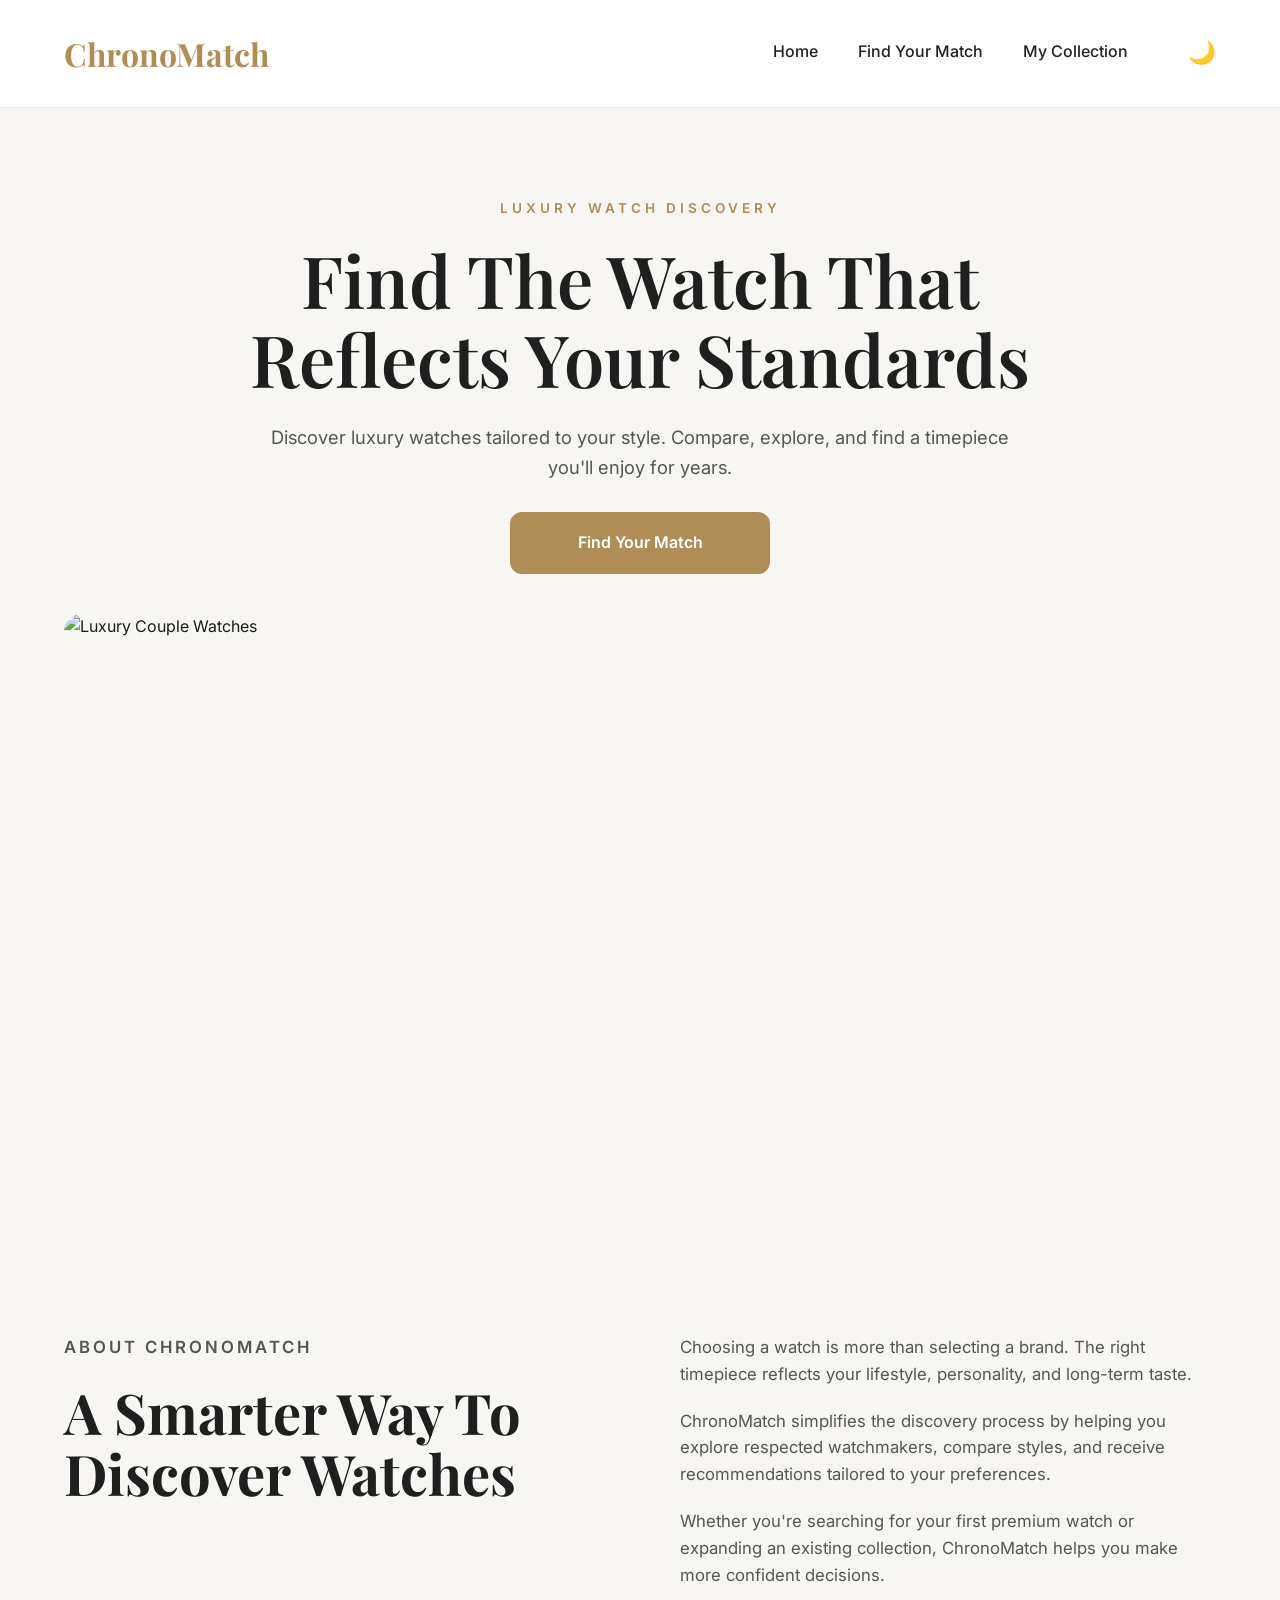
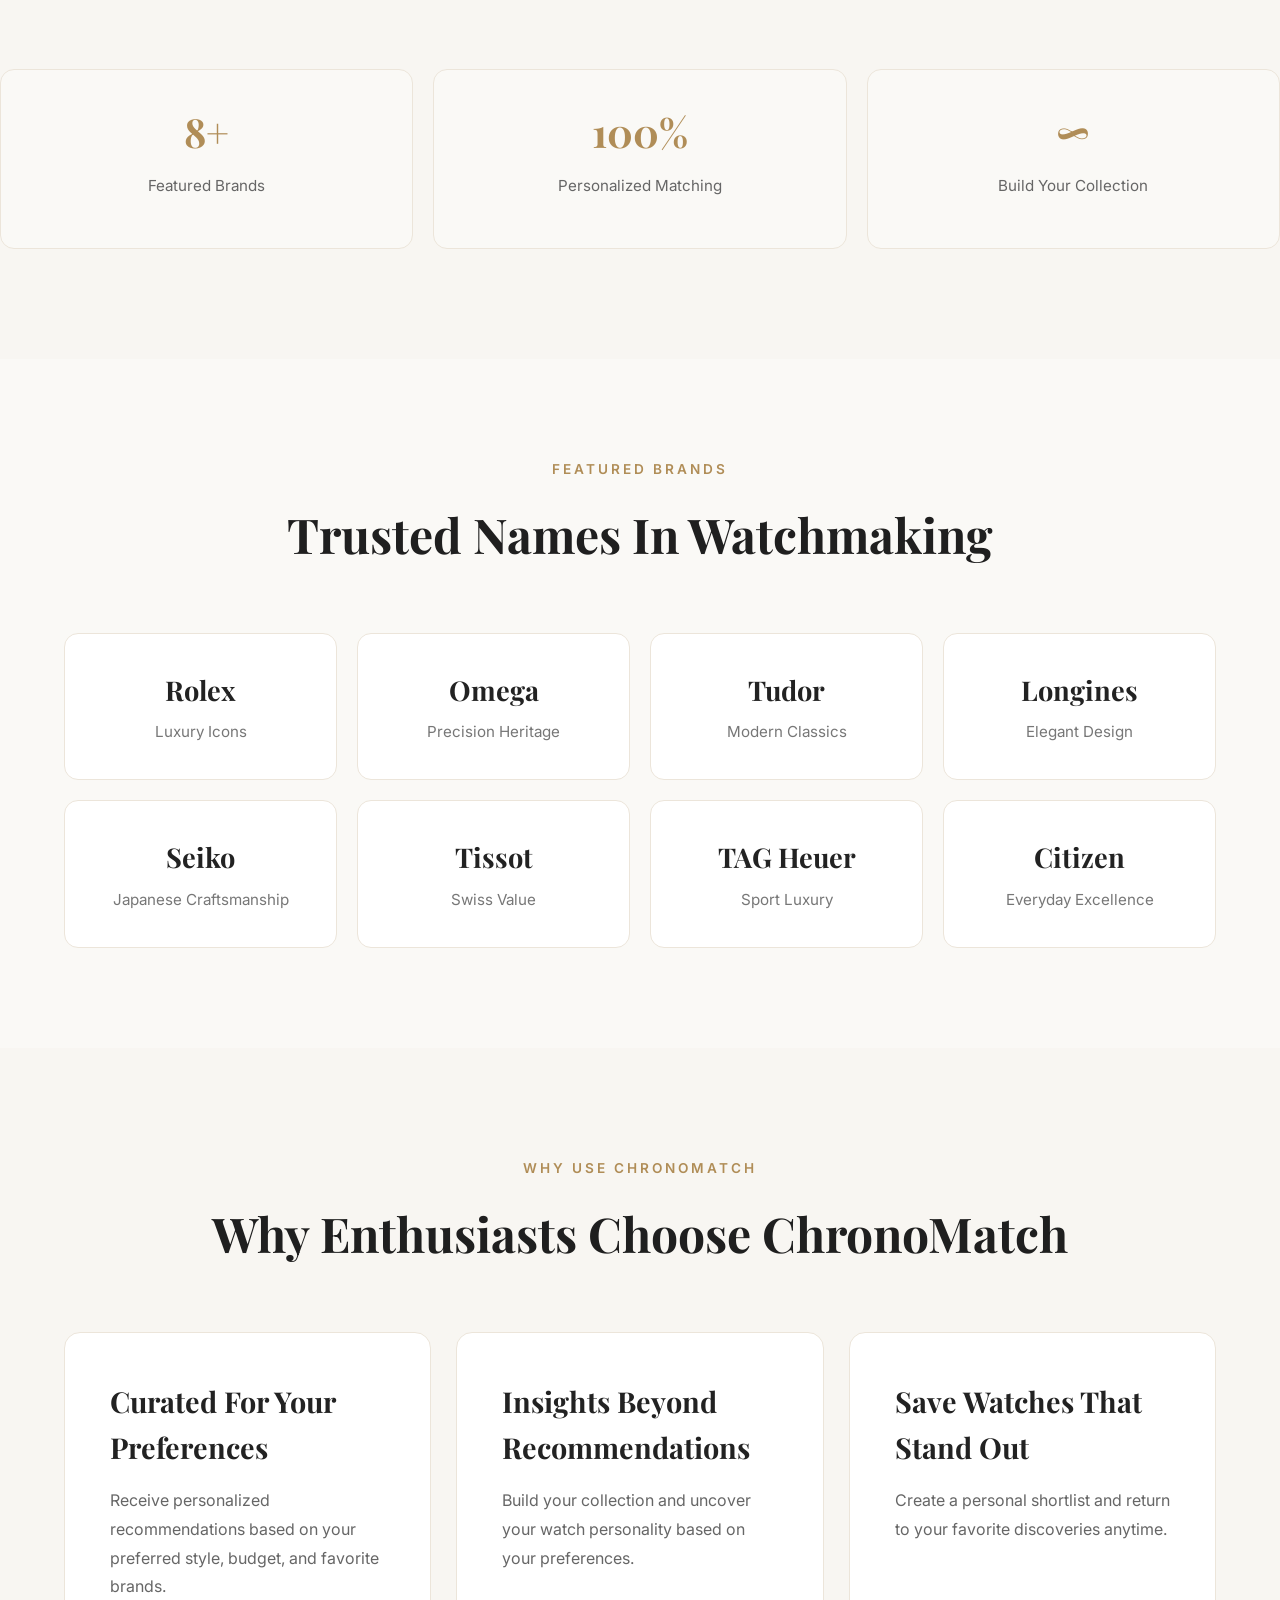
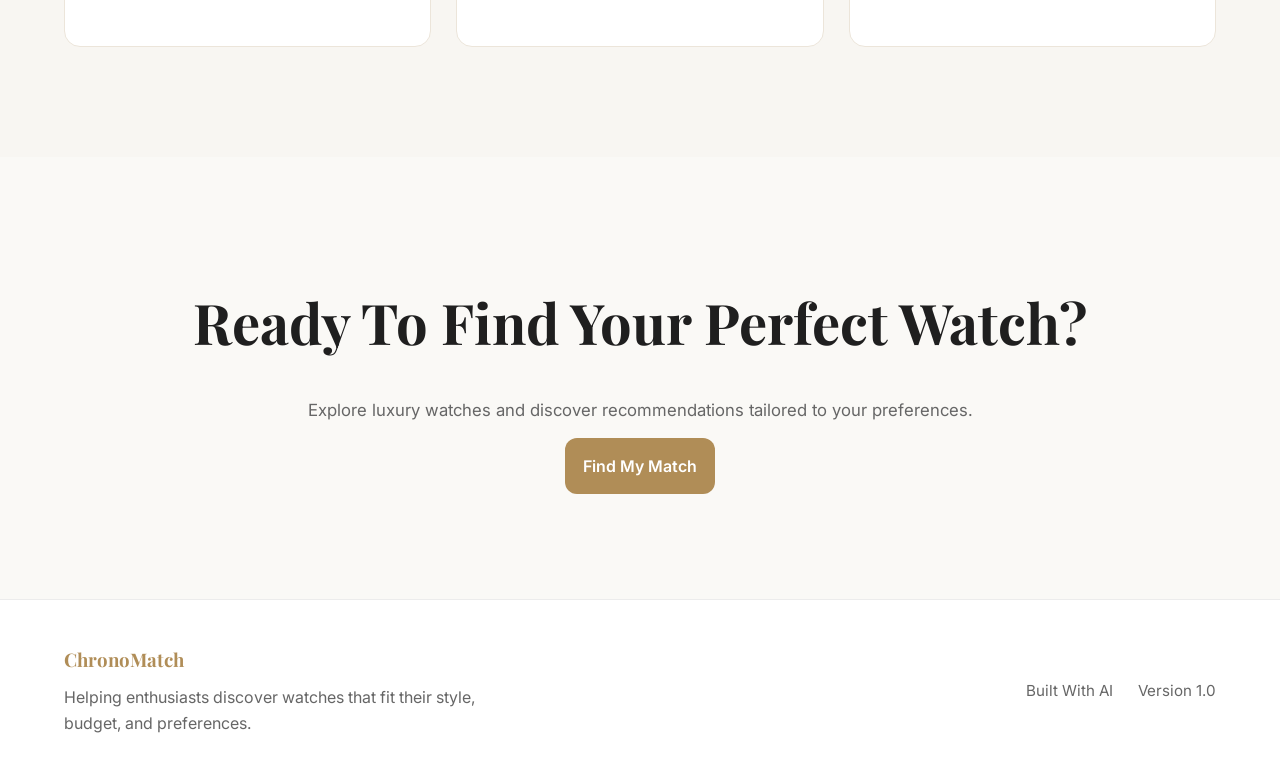
==== index.html @ 5440324d "Add files via upload" ====
<!DOCTYPE html>
<html lang="en">
<head>
<meta charset="UTF-8">
<meta name="viewport" content="width=device-width, initial-scale=1.0">
<title>ChronoMatch | Luxury Watch Discovery</title>

<link rel="preconnect" href="https://fonts.googleapis.com">
<link rel="preconnect" href="https://fonts.gstatic.com" crossorigin>

<link href="https://fonts.googleapis.com/css2?family=Playfair+Display:wght@400;500;600;700&family=Inter:wght@300;400;500;600&display=swap" rel="stylesheet">
<link href="https://fonts.googleapis.com/css2?family=Playfair+Display:wght@400;500;600;700&family=Inter:wght@300;400;500;600&display=swap" rel="stylesheet">
<link rel="stylesheet" href="style.css">
</head>

<body> 

<header class="site-header">

<div class="container header-container">

<a href="index.html" class="logo">
ChronoMatch
</a>

<nav>
<ul class="nav-links">
<li><a href="index.html">Home</a></li>
<li><a href="match.html">Find Your Match</a></li>
<li><a href="collection.html">My Collection</a></li>
<li>
<button id="themeToggle" class="theme-toggle">
🌙
</button>
</li>
</ul>
</nav>

</div>

</header>

<section class="hero">
    <div class="container hero-grid">

        <div class="hero-content">

            <p class="eyebrow">Luxury Watch Discovery</p>

            <h1>
                Find The Watch That Reflects Your Standards
            </h1>

            <p class="hero-text">
                Discover luxury watches tailored to your style. Compare, explore, and find a timepiece you'll enjoy for years.
            </p>

            <div class="hero-buttons">

<a href="match.html" class="btn-primary">
Find Your Match
</a>

</div>

        </div>

        <div class="hero-image">
<img
src="https://images.unsplash.com/photo-1575260279086-4d6bd9efcbeb?ixlib=rb-4.1.0&q=85&fm=jpg&crop=entropy&cs=srgb&w=1400"
alt="Luxury Couple Watches">
</div>

    </div>
</section>

<section id="about" class="about-section">

<div class="container section-grid">

<div>

<p class="section-label">
ABOUT CHRONOMATCH
</p>

<h2>
A Smarter Way To Discover Watches
</h2>

</div>

<div>

<p>
Choosing a watch is more than selecting a brand. The right timepiece reflects your lifestyle, personality, and long-term taste.
</p>

<p>
ChronoMatch simplifies the discovery process by helping you explore respected watchmakers, compare styles, and receive recommendations tailored to your preferences.
</p>

<p>
Whether you're searching for your first premium watch or expanding an existing collection, ChronoMatch helps you make more confident decisions.
</p>

</div>

</div><div class="stats-row">

<div class="stat-card">
<h3>8+</h3>
<p>Featured Brands</p>
</div>

<div class="stat-card">
<h3>100%</h3>
<p>Personalized Matching</p>
</div>

<div class="stat-card">
<h3>∞</h3>
<p>Build Your Collection</p>
</div>

</div>

</section>

<section class="brands-section">

<div class="container">

<div class="section-heading">

<p class="section-label">
FEATURED BRANDS
</p>

<h2>
Trusted Names In Watchmaking
</h2>

</div>

<div class="brand-grid">

<div class="brand-card">
<h3>Rolex</h3>
<p>Luxury Icons</p>
</div>

<div class="brand-card">
<h3>Omega</h3>
<p>Precision Heritage</p>
</div>

<div class="brand-card">
<h3>Tudor</h3>
<p>Modern Classics</p>
</div>

<div class="brand-card">
<h3>Longines</h3>
<p>Elegant Design</p>
</div>

<div class="brand-card">
<h3>Seiko</h3>
<p>Japanese Craftsmanship</p>
</div>

<div class="brand-card">
<h3>Tissot</h3>
<p>Swiss Value</p>
</div>

<div class="brand-card">
<h3>TAG Heuer</h3>
<p>Sport Luxury</p>
</div>

<div class="brand-card">
<h3>Citizen</h3>
<p>Everyday Excellence</p>
</div>

</section>

<section class="features-section">

<div class="container">

<div class="section-heading">

<p class="section-label">
WHY USE CHRONOMATCH
</p>

<h2>
Why Enthusiasts Choose ChronoMatch
</h2>

</div>

<div class="feature-grid">

<div class="feature-card">

<h3>Curated For Your Preferences</h3>

<p>
Receive personalized recommendations based on your preferred style, budget, and favorite brands.
</p>

</div>

<div class="feature-card">

<h3>Insights Beyond Recommendations</h3>

<p>
Build your collection and uncover your watch personality based on your preferences.
</p>
</div>

<div class="feature-card">

<h3>Save Watches That Stand Out</h3>

<p>
Create a personal shortlist and return to your favorite discoveries anytime.
</p>

</div>

</section>

<section class="cta-section">

<div class="container">

<h2>
Ready To Find Your Perfect Watch?
</h2>
<p class="cta-text">
Explore luxury watches and discover recommendations tailored to your preferences.
</p>
<a href="match.html" class="btn-primary">
Find My Match
</a>

</div>

</section>

<footer class="site-footer">

<div class="container footer-grid">

<div>

<h3>ChronoMatch</h3>

<p>
Helping enthusiasts discover watches that fit their style, budget, and preferences.
</p>

</div>

<div class="footer-right">

<span>Built With AI</span>

<span>Version 1.0</span>

</div>

</div>

</footer>
<script src="script.js"></script>
</body>
</html>
---- style.css ----
*{
margin:0;
padding:0;
box-sizing:border-box;
}

html{
scroll-behavior:smooth;
}

body{
font-family:'Inter',sans-serif;
background:#ffffff;
color:#222222;
line-height:1.8;
}

.container{
width:90%;
max-width:1280px;
margin:auto;
}

/* HEADER */

.site-header{
background:#ffffff;
border-bottom:1px solid #ececec;
position:sticky;
top:0;
z-index:1000;
}

.header-container{
display:flex;
justify-content:space-between;
align-items:center;
padding:28px 0;
}

.logo{
font-family:'Playfair Display',serif;
font-size:2rem;
font-weight:700;
color:#B08D57;
text-decoration:none;
}

.nav-links{
display:flex;
gap:40px;
list-style:none;
}

.nav-links a{
text-decoration:none;
color:#222;
font-weight:500;
transition:.3s;
}

.nav-links a:hover{
color:#B08D57;
}

/* HERO */

.hero{
padding:90px 0;
}

.hero-grid{
display:grid;
grid-template-columns:1fr;
gap:40px;
}

.hero-image img{
width:100%;
height:520px;
object-fit:cover;
border-radius:18px;
display:block;
object-position:center top;
}
.hero-image::after{
    display:none;
}
.hero-image img{
    filter:contrast(1.03) brightness(0.98);
}

.eyebrow{
color:#B08D57;
font-size:.85rem;
letter-spacing:4px;
text-transform:uppercase;
font-weight:600;
margin-bottom:20px;
}

.hero-content{
max-width:800px;
margin:auto;
text-align:center;
}

.hero-content h1{
font-family:'Playfair Display',serif;
font-size:4.5rem;
line-height:1.1;
margin-bottom:25px;
font-weight:600;
}

.hero-text{
font-size:1.15rem;
max-width:750px;
margin:auto;
color:#555;
}

.hero-buttons{
    display:flex;
    justify-content:center;
    margin-top:30px;
}

.hero-buttons .btn-primary{
    width:auto;
    min-width:260px;
}

/* BUTTONS */

.btn-primary{
background:#B08D57;
color:white;
padding:14px 30px;
border-radius:8px;
text-decoration:none;
font-weight:600;
transition:.3s;
}

.btn-primary:hover{
transform:translateY(-2px);
}

.btn-secondary{
border:1px solid #B08D57;
color:#B08D57;
padding:14px 30px;
border-radius:8px;
text-decoration:none;
font-weight:600;
}

/* ABOUT */

.about-section{
padding:110px 0;
}

.section-grid{
display:grid;
grid-template-columns:1fr 1fr;
gap:80px;
align-items:start;
}

.section-label{
color:#B08D57;
letter-spacing:4px;
font-size:.85rem;
font-weight:600;
margin-bottom:18px;
}

.about-section h2{
font-family:'Playfair Display',serif;
font-size:3.5rem;
line-height:1.1;
}

.about-section p{
color:#555;
margin-bottom:20px;
font-size:1.05rem;
}

/* BRANDS */

.brands-section{
padding:100px 0;
background:#faf9f6;
}

.section-heading{
text-align:center;
margin-bottom:60px;
}

.section-heading h2{
font-family:'Playfair Display',serif;
font-size:3rem;
}

.brand-grid{
display:grid;
grid-template-columns:repeat(4,1fr);
gap:20px;
}

.brand-card{
background:white;
padding:35px;
border:1px solid #ece5da;
border-radius:14px;
text-align:center;
transition:.3s;
}

.brand-card h3{
font-family:'Playfair Display',serif;
font-size:1.7rem;
margin-bottom:8px;
color:#222;
}

.brand-card p{
color:#777;
font-size:.95rem;
}

.brand-card:hover{
transform:translateY(-5px);
box-shadow:0 12px 30px rgba(0,0,0,.05);
}

.brand-card:hover{
transform:translateY(-5px);
border-color:#B08D57;
}

/* FEATURES */

.features-section{
padding:110px 0;
}

.feature-grid{
display:grid;
grid-template-columns:repeat(3,1fr);
gap:25px;
}

.feature-card{
background:#ffffff;
border:1px solid #ece5da;
padding:45px;
border-radius:16px;
transition:.3s;
}

.feature-card:hover{
transform:translateY(-6px);
box-shadow:0 15px 35px rgba(0,0,0,.06);
}

.feature-card h3{
font-family:'Playfair Display',serif;
font-size:1.8rem;
margin-bottom:16px;
color:#222222;
}

.feature-card p{
color:#666666;
font-size:1rem;
line-height:1.8;
}

/* CTA */

.cta-section{
padding:120px 0;
text-align:center;
background:#faf9f6;
}

.cta-section h2{
font-family:'Playfair Display',serif;
font-size:3.5rem;
margin-bottom:30px;
}

/* FOOTER */

.site-footer{
background:white;
border-top:1px solid #ececec;
padding:45px 0;
}

.footer-grid{
display:flex;
justify-content:space-between;
align-items:center;
gap:30px;
}

.site-footer h3{
font-family:'Playfair Display',serif;
margin-bottom:10px;
color:#B08D57;
}

.site-footer p{
color:#666;
max-width:450px;
}

.footer-right{
display:flex;
gap:25px;
font-size:.95rem;
color:#666;
}

/* MOBILE */

@media(max-width:900px){

.hero-content h1{
font-size:3rem;
}

.section-grid{
grid-template-columns:1fr;
gap:40px;
}

.brand-grid{
grid-template-columns:repeat(2,1fr);
}

.feature-grid{
grid-template-columns:1fr;
}

.footer-grid{
flex-direction:column;
text-align:center;
}

@media(max-width:768px){

.header-container{
    flex-direction:column;
    gap:20px;
}

.nav-links{
    flex-wrap:wrap;
    justify-content:center;
    gap:16px;
}

.logo{
    font-size:1.9rem;
}

.theme-toggle{
    margin-left:12px;
}

}

}

}

@media(max-width:600px){

.brand-grid{
grid-template-columns:1fr;
}

.hero-image img{
height:380px;
}

.hero-content h1{
font-size:2.4rem;
}

}
.stats-row{
display:grid;
grid-template-columns:repeat(3,1fr);
gap:20px;
margin-top:60px;
}

.stat-card{
background:#faf9f6;
border:1px solid #ece5da;
border-radius:14px;
padding:30px;
text-align:center;
}

.stat-card h3{
font-family:'Playfair Display',serif;
font-size:2.5rem;
color:#B08D57;
margin-bottom:10px;
}

.stat-card p{
color:#666;
font-size:.95rem;
}
.cta-text{
max-width:700px;
margin:0 auto 30px;
color:#666666;
font-size:1.05rem;
}
.theme-toggle{
    background:none;
    border:none;
    cursor:pointer;
    font-size:20px;
    margin-left:20px;
}

body.dark-mode{
    background:#121212;
    color:#f2f2f2;
}

body.dark-mode .site-header,
body.dark-mode .hero,
body.dark-mode .about-section,
body.dark-mode .brands-section,
body.dark-mode .features-section,
body.dark-mode .cta-section,
body.dark-mode .site-footer{
    background:#181818;
}

body.dark-mode h1,
body.dark-mode h2,
body.dark-mode h3,
body.dark-mode .logo{
    color:#f5f5f5;
}

body.dark-mode p,
body.dark-mode a{
    color:#d0d0d0;
}

body.dark-mode .brand-card,
body.dark-mode .feature-card,
body.dark-mode .stat-card{
    background:#202020;
    border:1px solid #303030;
}

body.dark-mode .btn-secondary{
    color:#B08D57;
    border-color:#B08D57;
}
/* =========================
   GOOGLE FONT
========================= */

@import url('https://fonts.googleapis.com/css2?family=Cormorant+Garamond:wght@500;600;700&family=Inter:wght@300;400;500;600&display=swap');

:root{

--bg:#f8f6f2;
--card:#f4f1ec;
--text:#1f1f1f;
--muted:#6f6f6f;
--gold:#b9935a;
--border:#e4ddd2;

}

*{
margin:0;
padding:0;
box-sizing:border-box;
}

body{
font-family:'Inter',sans-serif;
background:var(--bg);
color:var(--text);
line-height:1.6;
}

/* =========================
   NAVBAR
========================= */

.navbar{

display:flex;
justify-content:space-between;
align-items:center;

padding:32px 7%;

border-bottom:1px solid var(--border);
background:white;

position:sticky;
top:0;
z-index:100;
}

.logo a{

font-family:'Cormorant Garamond',serif;
font-size:3rem;
font-weight:700;

text-decoration:none;
color:var(--gold);

}

nav ul{

display:flex;
gap:40px;

list-style:none;
}

nav a{

text-decoration:none;
color:var(--text);

font-weight:500;
}

nav a.active{
color:var(--gold);
}

#themeToggle{

border:none;
background:none;
font-size:1.4rem;
cursor:pointer;

}

/* ==========================
   MATCH PAGE
========================== */

.match-intro{
    padding:90px 20px 50px;
    text-align:center;
}

.match-intro .container{
    max-width:850px;
    margin:0 auto;
}

.section-label{
    color:#B08D57;
    letter-spacing:3px;
    font-size:.85rem;
    font-weight:600;
    margin-bottom:15px;
}

.match-intro h1{
    font-family:'Cormorant Garamond',serif;
    font-size:4rem;
    line-height:1.1;
    margin-bottom:20px;
}

.intro-text{
    color:#666;
    font-size:1.1rem;
    line-height:1.8;
}

/* ==========================
   FORM + IMAGE
========================== */

.match-layout{
    padding:20px 20px 90px;
}

.match-grid{
    max-width:1300px;
    margin:70 auto;

    display:grid;
    grid-template-columns:1fr 1fr;
    gap:150px;
    align-items:start;
}

.match-form-card{
    background:#ede6db;
    border:1px solid #d8cdbd;
    border-radius:24px;
    padding:40px;
}

.match-form-card h2{
    font-family:'Cormorant Garamond',serif;
    font-size:2.3rem;
    margin-bottom:30px;
}

.form-group{
    margin-bottom:22px;
}

.form-group label{
    display:block;
    margin-bottom:10px;
    font-weight:500;
}

.form-group select{
    width:100%;
    padding:16px;
    border:1px solid #d7d0c6;
    border-radius:12px;
    background:#fff;
    font-size:1rem;
}

.match-image img{
    width:130%;
    height:590px;
    object-fit:cover;
    border-radius:24px;
    display:block;
    margin-top:80px;
}

.btn-primary{
    width:100%;
    padding:18px;
    border:none;
    border-radius:12px;
    background:#B08D57;
    color:white;
    font-size:1rem;
    font-weight:600;
    cursor:pointer;
    transition:.3s;
}

.btn-primary:hover{
    opacity:.9;
}

/* ==========================
   RESULTS
========================== */

.results-section{
    padding:0 20px 100px;
}

#results{
    display:grid;
    grid-template-columns:repeat(auto-fit,minmax(380px,1fr));
    gap:30px;
    margin-top:40px;
}

.watch-card{
    background:#fff;
    border:1px solid #ece6dc;
    border-radius:24px;
    overflow:hidden;
    transition:.3s;
    max-width:420px;
    width:100%;
}

.watch-card:hover{
    transform:translateY(-4px);
}

.watch-card img{
    width:100%;
    height:260px;
    object-fit:cover;
    display:block;
}

.watch-info{
    padding:24px;
}

.watch-info h3{
    font-family:'Cormorant Garamond',serif;
    font-size:2rem;
    margin-bottom:10px;
}

.watch-brand{
    color:#B08D57;
    font-weight:600;
    margin-bottom:10px;
}

.watch-price{
    font-weight:700;
    margin-bottom:12px;
}

.watch-description{
    color:#666;
    line-height:1.7;
    margin-bottom:18px;
}

.add-btn{
    width:100%;
    padding:14px;
    border:none;
    border-radius:10px;
    background:#B08D57;
    color:white;
    cursor:pointer;
    font-weight:600;
}

/* ==========================
   DARK MODE
========================== */

.dark-mode{
    background:#121212;
    color:#f1f1f1;
}

.dark-mode .match-form-card,
.dark-mode .watch-card{
    background:#1c1c1c;
    border-color:#333;
}

.dark-mode .form-group select{
    background:#262626;
    color:white;
    border-color:#3a3a3a;
}

.dark-mode .intro-text,
.dark-mode .watch-description{
    color:#bdbdbd;
}

/* ==========================
   RESPONSIVE
========================== */

@media(max-width:992px){

.match-grid{
    grid-template-columns:1fr;
}

.match-image img{
    height:500px;
}

.match-intro h1{
    font-size:3rem;
}

}

@media(max-width:768px){

.match-form-card{
    padding:28px;
}

.match-intro h1{
    font-size:2.4rem;
}

.match-form-card h2{
    font-size:2rem;
}

}

.match-message{
    grid-column:1/-1;
    padding:20px;
    border-radius:14px;
    background:#faf8f5;
    border:1px solid #ece6dc;
    margin-bottom:20px;
    text-align:center;
}

.match-message h3{
    margin-bottom:8px;
}

.match-message.success{
    background:#f7f4ee;
}

.results-disclaimer{
    grid-column:1/-1;
    margin-top:30px;
    padding:18px 22px;
    background:#faf8f5;
    border:1px solid #ece6dc;
    border-radius:12px;
    font-size:14px;
    line-height:1.7;
    color:#777;
    text-align:center;
}
.dark-mode .match-message{
    background:#1c1c1c;
    border:1px solid #333;
}

.dark-mode .match-message h3{
    color:#ffffff;
}

.dark-mode .match-message p{
    color:#d0d0d0;
}
.dark-mode .results-disclaimer{
    background:#1c1c1c;
    border:1px solid #333;
    color:#bdbdbd;
}

/* ==========================
   COLLECTION PAGE
========================== */

#collectionResults{
    display:grid;
    grid-template-columns:repeat(auto-fit,minmax(320px,1fr));
    gap:30px;
    margin-top:40px;
}

.collection-empty{
    text-align:center;
    padding:80px 30px;
    border:1px solid #ece6dc;
    border-radius:24px;
    background:#faf8f5;
}

.collection-empty h3{
    font-family:'Cormorant Garamond',serif;
    font-size:2.5rem;
    margin-bottom:15px;
}

.collection-empty p{
    color:#777;
    max-width:500px;
    margin:0 auto 25px;
    line-height:1.8;
}

.collection-btn{
    display:inline-block;
    padding:14px 24px;
    background:#B08D57;
    color:#fff;
    border-radius:10px;
    text-decoration:none;
    font-weight:600;
}

.remove-btn{
    width:100%;
    padding:14px;
    border:none;
    border-radius:10px;
    background:#222;
    color:white;
    cursor:pointer;
    font-weight:600;
    margin-top:12px;
}

.clear-collection-wrap{
    grid-column:1/-1;
    text-align:center;
    margin-top:20px;
}

.clear-collection-btn{
    padding:14px 24px;
    border:none;
    border-radius:10px;
    background:#B08D57;
    color:white;
    cursor:pointer;
    font-weight:600;
}

.dark-mode .collection-empty{
    background:#1c1c1c;
    border-color:#333;
}

.dark-mode .collection-empty p{
    color:#bdbdbd;
}

.dark-mode .remove-btn{
    background:#333;
}

.dark-mode .clear-collection-btn{
    background:#B08D57;
}
.personality-section{
    padding:40px 20px 80px;
}

.personality-card{
    display:grid;
    grid-template-columns:1fr 2fr;
    gap:40px;
    align-items:center;

    padding:50px;
    border-radius:24px;

    background:#faf8f5;
    border:1px solid #ece6dc;
}

.personality-card h3{
    font-family:'Cormorant Garamond',serif;
    font-size:3rem;
    line-height:1.1;
    margin:0;
}

.personality-card p{
    font-size:1.15rem;
    line-height:1.9;
    margin:0;
}

@media(max-width:768px){

    .personality-card{
        grid-template-columns:1fr;
        text-align:center;
        padding:30px;
    }

    .personality-card h3{
        font-size:2.2rem;
    }

}
.dark-mode .personality-card{
    background:#1c1c1c;
    border:1px solid #333;
}

.dark-mode .personality-card h3{
    color:#ffffff;
}

.dark-mode .personality-card p{
    color:#d6d6d6;
}
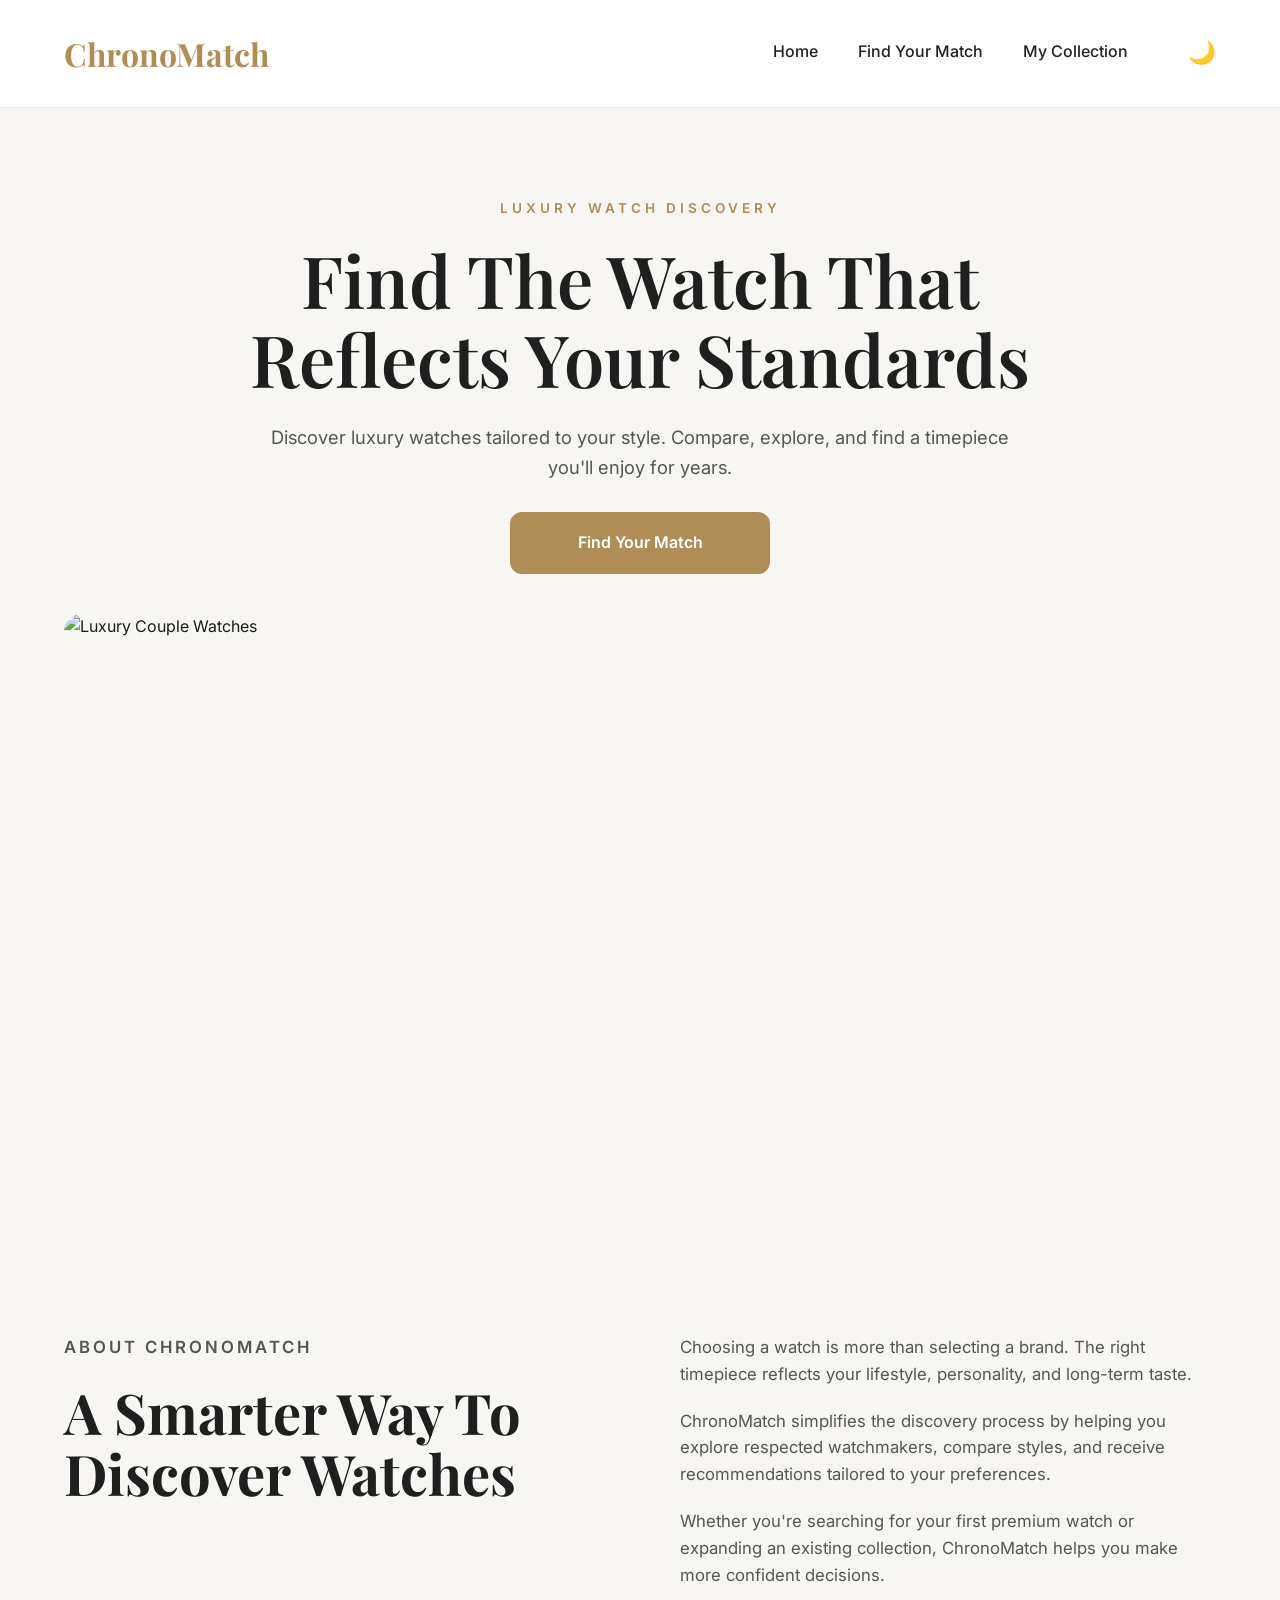
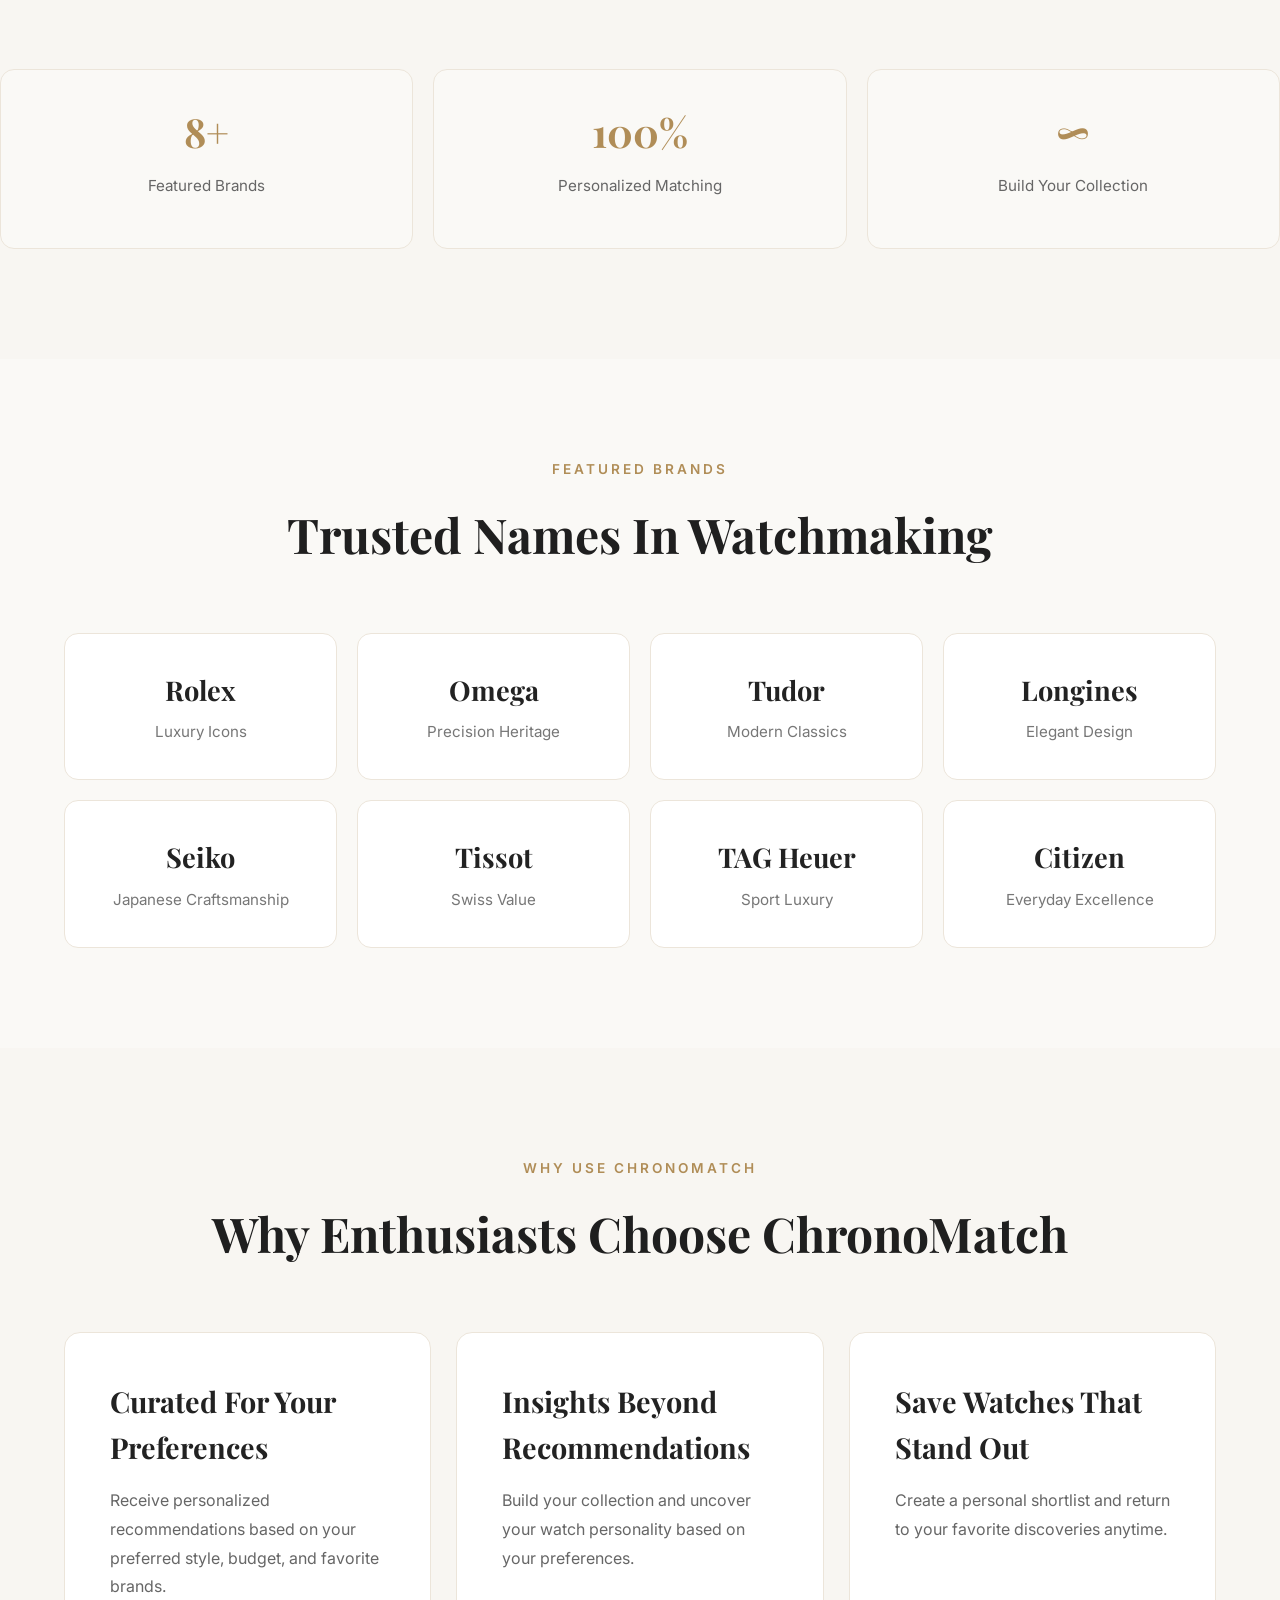
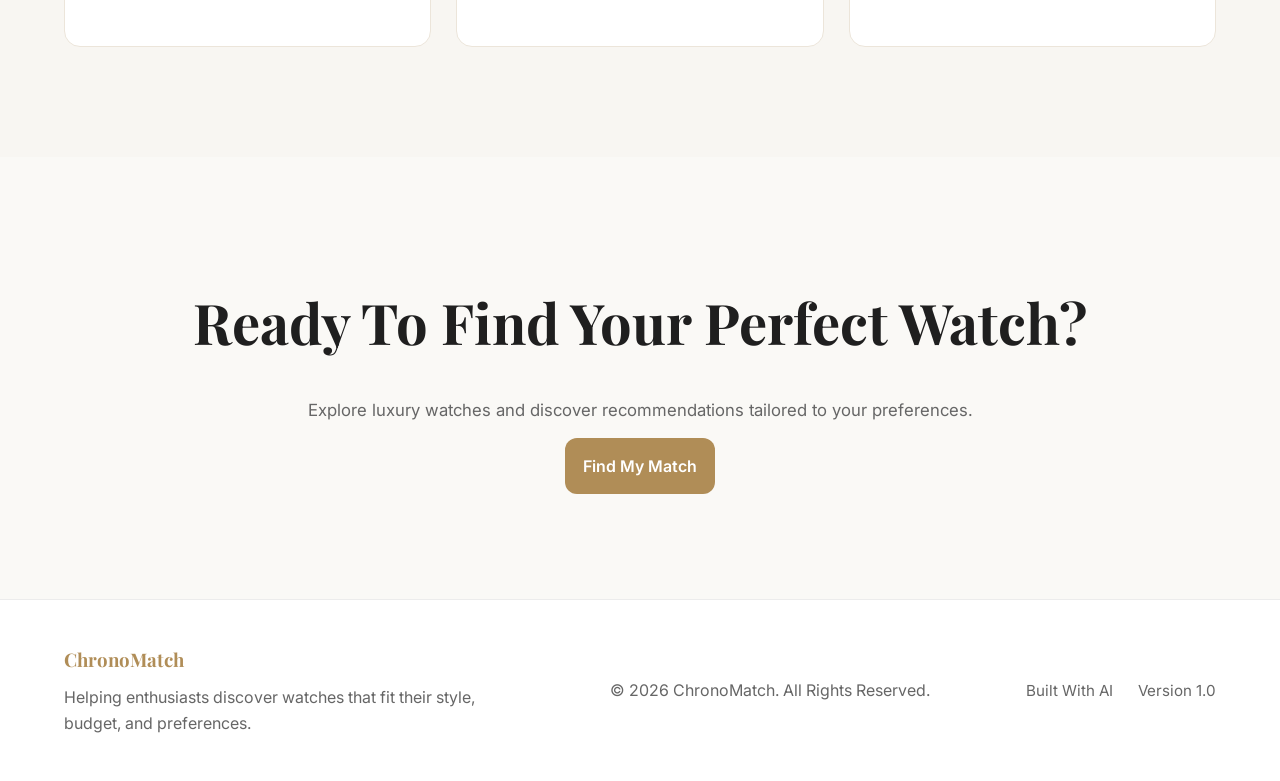
==== commit a898e7c9: "Add files via upload" ====
--- a/index.html
+++ b/index.html
@@ -11,6 +11,11 @@
 <link href="https://fonts.googleapis.com/css2?family=Playfair+Display:wght@400;500;600;700&family=Inter:wght@300;400;500;600&display=swap" rel="stylesheet">
 <link href="https://fonts.googleapis.com/css2?family=Playfair+Display:wght@400;500;600;700&family=Inter:wght@300;400;500;600&display=swap" rel="stylesheet">
 <link rel="stylesheet" href="style.css">
+<link rel="apple-touch-icon" sizes="180x180" href="apple-touch-icon.png">
+<link rel="icon" type="image/png" sizes="32x32" href="favicon-32x32.png">
+<link rel="icon" type="image/png" sizes="16x16" href="favicon-16x16.png">
+<link rel="icon" href="favicon.ico">
+<link rel="manifest" href="site.webmanifest">
 </head>
 
 <body> 
@@ -267,6 +272,7 @@
 </p>
 
 </div>
+<p>© <span id="year"></span> ChronoMatch. All Rights Reserved.</p>
 
 <div class="footer-right">
 
